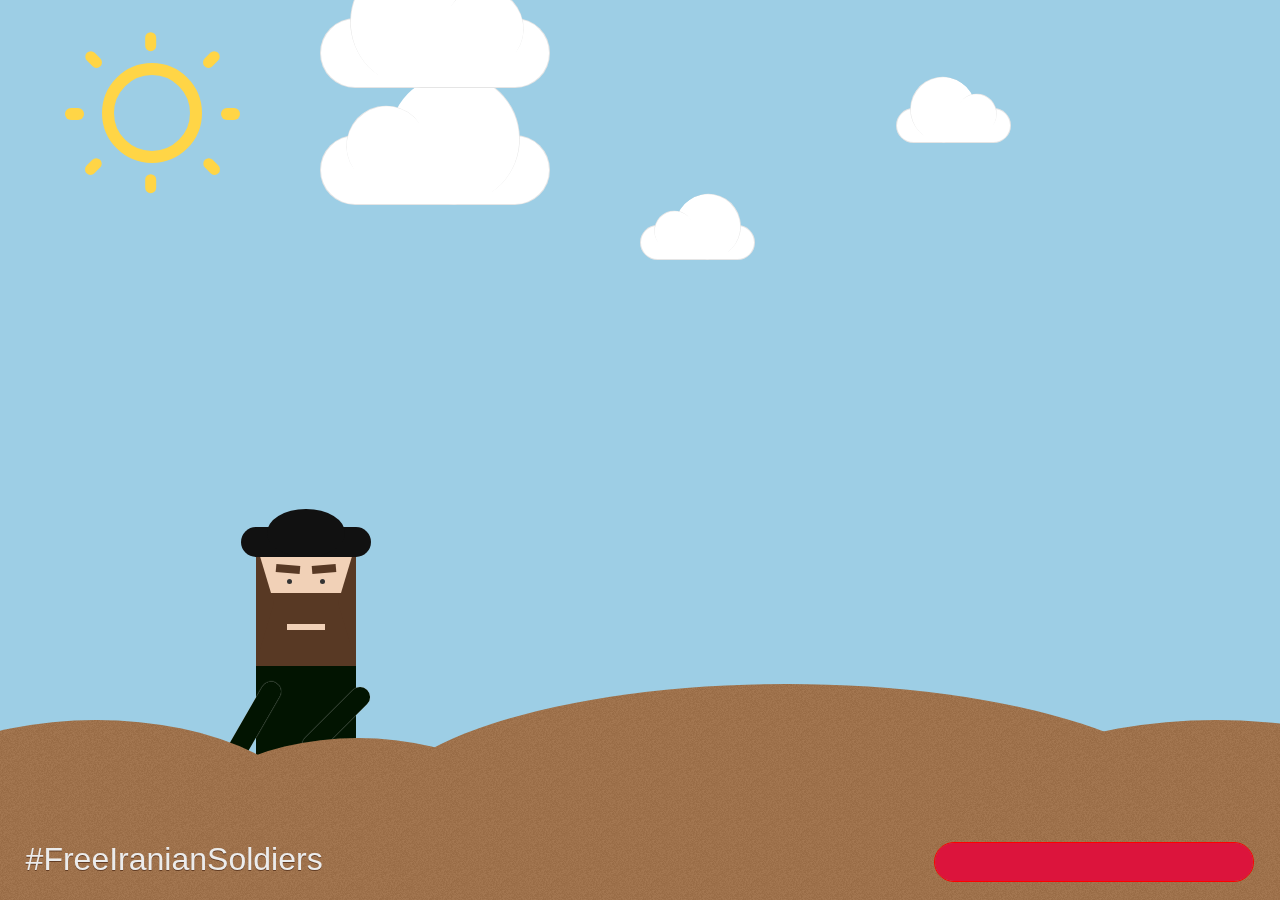
==== freeiraniansoldiers/index.html @ e7d4d3e8 "first commit" ====
<!doctype html>
<html>
	<head>
		<meta charset="utf-8">
		<title> Test </title>
		<style>
			@keyframes ray {
				0%,100% {
					-moz-transform:scale(1);
					-webkit-transform:scale(1);
					transform:scale(1);
				}
				50% {
					-moz-transform:scale(1.5);
					-webkit-transform:scale(1.5);
					transform:scale(1.5);
				}
			}
			@keyframes sun {
				from {
					-moz-transform:rotate(0);
					-webkit-transform:rotate(0);
					transform:rotate(0);
				}
				to {
					-moz-transform:rotate(360deg);
					-webkit-transform:rotate(360deg);
					transform:rotate(360deg);
				}
			}
			@keyframes cloud {
				from {
					left:-50%;
				}
				to {
					left:100%;
				}
			}
			html,body {
				margin:0;
				padding:0;
				background:#9dcee5;
				width:100%;
				height:100%;
			}
			* {
				-moz-box-sizing:border-box;
				-webkit-box-sizing:border-box;
				box-sizing:border-box;
			}
			.left {
				float:left;
				left:0;
			}
			.right {
				float:right;
				right:0;
			}
			#game {
				position:relative;
				width:100%;
				height:100%;
				overflow:hidden;
			}
				.hill,#sun,.ray,.cloud,#target,#head,#hat,#shawl,.hand,.lip,#progress { position:absolute; }
				#link {
					position:fixed;
					bottom:2%;
					left:2%;
					z-index:9999;
					text-decoration:none;
					color:#ececec;
					text-shadow:0 1px 0 #623c23;
					font:32px 'Open Sans',sans-serif;
					padding-bottom:2px;
					border-bottom:2px solid transparent;
				}
				#link:hover { border-bottom:2px solid #fff; }
				.hill {
					background:url([data-uri]) #a86d3a;
					border-radius:50%;
					z-index:100;
				}
				.hill.left {
					width:35%;
					height:25%;
					bottom:-5%;
					left:-10%;
				}
				.hill.preleft {
					width:30%;
					height:25%;
					bottom:-7%;
					left:13%;
				}
				.hill.preright {
					width:65%;
					height:30%;
					bottom:-6%;
					right:6%;
				}
				.hill.right {
					width:40%;
					height:25%;
					bottom:-5%;
					right:-15%;
				}
				#progress {
					width:25%;
					height:40px;
					bottom:2%;
					right:2%;
					z-index:9000;
					border:1px solid red;
					border-radius:25px;
				}
					#progress span {
						display:block;
						width:100%;
						height:100%;
						background:#DC143C;
						border-radius:25px;
					}
				#sun {
					width:100px;
					height:100px;
					top:7%;
					left:8%;
					border-radius:50%;
					z-index:100;
					border:12px solid #ffd546;
					-moz-animation:sun 30s linear infinite;
					-webkit-animation:sun 30s linear infinite;
					animation:sun 30s linear infinite;
				}
					.ray {
						width:25%;
						height:15%;
						background:#ffd546;
						border-radius:10px;
					}
					.ray:nth-child(2n) {
						-moz-animation:ray 1s ease infinite;
						-webkit-animation:ray 1s ease infinite;
						animation:ray 1s ease infinite;
					}
					.ray:nth-child(2n+1) {
						-moz-animation:ray 1s ease infinite .5s;
						-webkit-animation:ray 1s ease infinite .5s;
						animation:ray 1s ease infinite .5s;
					}
					.ray.left,.ray.right { top:44%; }
					.ray.left { left:-65%; }
					.ray.topleft,.ray.bottomleft { left:-40%; }
					.ray.topleft,.ray.topright { top:-28%; }
					.ray.topright,.ray.bottomright { right:-40%; }
					.ray.bottomright,.ray.bottomleft { bottom:-28%; }
					.ray.topleft,.ray.bottomright {
						-moz-transform:rotate(45deg);
						-webkit-transform:rotate(45deg);
						transform:rotate(45deg);
					}
					.ray.bottomleft,.ray.topright {
						-moz-transform:rotate(-45deg);
						-webkit-transform:rotate(-45deg);
						transform:rotate(-45deg);
					}
					.ray.top,.ray.bottom {
						left:35%;
						-moz-transform:rotate(90deg);
						-webkit-transform:rotate(90deg);
						transform:rotate(90deg);
					}
					.ray.top { top:-51%; }
					.ray.right { right:-65%; }
					.ray.bottom { bottom:-51%; }
				.cloud {
					width:230px;
					height:70px;
					border-radius:35px;
					background:#fff;
					top:15%;
					left:25%;
					border:1px solid rgba(0,0,0,.1);
					transition:all .5s ease;
					animation:cloud 20s ease-in infinite 4s;
				}
				.cloud:after,.cloud:before {
					content:'';
					display:block;
					background:#fff;
					border-radius:100%;
					position:absolute;
					height:80px;
					width:80px;
					top:-30px;
					left:25px;
					z-index:2;
					transform:rotate(55deg);
					border-left:1px solid rgba(0,0,0,.1);
				}
				.cloud:before {
					height:130px;
					width:130px;
					top:-62px;
					left:30%;
					transform:rotate(-35deg);
					border:none;
					border-right:1px solid rgba(0,0,0,.1);
				}
				.cloud.small { 
					width:115px;
					height:35px;
					left:50%;
					top:25%;
					animation:cloud 15s linear infinite 3s;
				}
				.cloud.small.rev {
					left:70%;
					top:12%;
					animation:cloud 18s linear infinite 2s;
				}
				.cloud.rev {
					animation:cloud 22s linear infinite;
					top:2%;
					z-index:110;
				}
				.cloud.small:after {
					width:40px;
					height:40px;
					top:-15px;
					left:12.5px;
				}
				.cloud.small:before {
					width:65px;
					height:65px;
					top:-32px;
					left:30%;
				}
				.cloud.rev {
					-moz-transform:rotateY(180deg);
					-webkit-transform:rotateY(180deg);
					transform:rotateY(180deg);
				}
				#target {
					bottom:15%;
					width:100px;
					left:20%;
					height:220px;
					background:#021401;
					z-index:99;
					transition:bottom .5s ease;
				}
					#head {
						padding:20%;
						width:100%;
						height:55%;
						background:#f1d1b7;
					}
						#hat {
							width:130%;
							left:-15%;
							top:-15%;
							z-index:55;
							background:#111;
							height:25%;
							border-radius:25px;
						}
						#hat:before {
							content:'';
							position:absolute;
							top:-60%;
							left:20%;
							background:#111;
							width:60%;
							border-radius:50%;
							height:160%;
						}
						.eyebrows {
							width:40%;
							height:8px;
							background:#583924;
							-moz-transform:rotate(5deg);
							-webkit-transform:rotate(5deg);
							transform:rotate(5deg);
						}
						.eyebrows.right {
							-moz-transform:rotate(-5deg);
							-webkit-transform:rotate(-5deg);
							transform:rotate(-5deg);
						}
						.eye {
							margin:10% 18%;
							width:5px;
							height:5px;
							border-radius:50%;
							background:#333;
						}
						.lip {
							width:38%;
							height:5%;
							background:#f1d1b7;
							bottom:30%;
							left:31%;
						}
						#shawl {
							bottom:0;
							width:100%;
							background:#583924;
							height:60%;
							left:0;
						}
						#shawl:before,#shawl:after {
							content:'';
							position:absolute;
							left:0;
							top:-70%;
							border:60px solid transparent;
							border-left:18px solid #583924;
						}
						#shawl:after {
							border-left:50px solid transparent;
							border-right:18px solid #583924;
							left:initial;
							right:0;
						}
					.hand {
						width:20%;
						height:40%;
						-moz-transform:rotate(45deg);
						-webkit-transform:rotate(45deg);
						transform:rotate(45deg);
						background:#021401;
						border-radius:25px;
						bottom:0;
						right:10%;
						box-shadow:0 0 1px #bbb;
					}
					.hand.left {
						-moz-transform:rotate(30deg);
						-webkit-transform:rotate(30deg);
						transform:rotate(30deg);
						left:-12%;
						z-index:50;
					}
		</style>
	</head>
	<body>
		<div id="game">
			<div id="sun">
				<div class="ray left"></div>
				<div class="ray topleft"></div>
				<div class="ray top"></div>
				<div class="ray topright"></div>
				<div class="ray right"></div>
				<div class="ray bottomright"></div>
				<div class="ray bottom"></div>
				<div class="ray bottomleft"></div>
			</div>
			<div class="cloud"></div>
			<div class="cloud small"></div>
			<div class="cloud small rev"></div>
			<div class="cloud rev"></div>
			<div id="target">
				<div id="head">
					<div id="hat"></div>
					<div id="face">
						<div class="eyebrows left"></div>
						<div class="eyebrows right"></div>
						<div class="eye left"></div>
						<div class="eye right"></div>
					</div>
					<div id="shawl"></div>
					<div class="lip"></div>
				</div>
				<div class="hand left"></div>
				<div class="hand right"></div>
			</div>
			<div id="hill">
				<a id="link" href="https://twitter.com/search?q=%23FreeIranianSoldiers&src=hash">#FreeIranianSoldiers</a>
				<div class="hill left"></div>
				<div class="hill preleft"></div>
				<div class="hill preright"></div>
				<div class="hill right"></div>
				<div id="progress"><span></span></div>
			</div>
		</div>
		<script>
			(function(){
				var d=document,
					target=d.getElementById('target'),
					pos=Math.random()*90,
					s=target.style,
					life=5,
					progress=d.getElementById('progress').getElementsByTagName('span')[0],
					shoot=function(){
						--life;
						progressBar(life);
						if(!life)
							finish();
					},
					progressBar=function(life){
						progress.style.width=Number(life*20)+'%';
					},
					come=function(){
						pos=Math.random()*90;
						s.bottom='15%';
						s.left=pos+'%';
						id=setTimeout(go,1500);
					},
					go=function(){
						s.bottom='-50%';
						id=setTimeout(come,750);
					}
					id=setTimeout(function(){
						come();
					},1000);
					target.addEventListener('click',shoot,0);
					
			})()
		</script>
	</body>
</html>
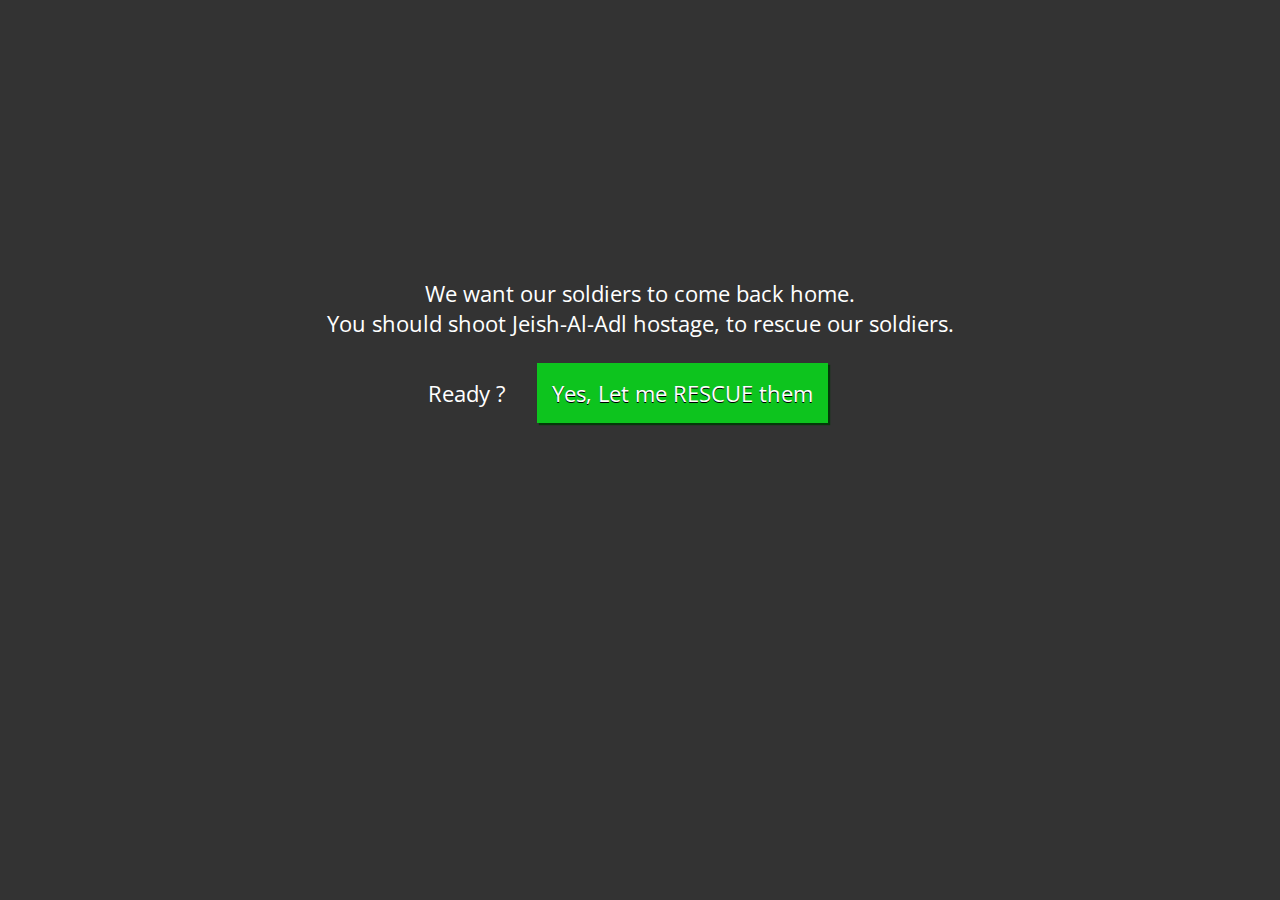
==== commit a1042ea3: "Initial Upload" ====
--- a/freeiraniansoldiers/index.html
+++ b/freeiraniansoldiers/index.html
@@ -2,350 +2,41 @@
 <html>
 	<head>
 		<meta charset="utf-8">
-		<title> Test </title>
-		<style>
-			@keyframes ray {
-				0%,100% {
-					-moz-transform:scale(1);
-					-webkit-transform:scale(1);
-					transform:scale(1);
-				}
-				50% {
-					-moz-transform:scale(1.5);
-					-webkit-transform:scale(1.5);
-					transform:scale(1.5);
-				}
-			}
-			@keyframes sun {
-				from {
-					-moz-transform:rotate(0);
-					-webkit-transform:rotate(0);
-					transform:rotate(0);
-				}
-				to {
-					-moz-transform:rotate(360deg);
-					-webkit-transform:rotate(360deg);
-					transform:rotate(360deg);
-				}
-			}
-			@keyframes cloud {
-				from {
-					left:-50%;
-				}
-				to {
-					left:100%;
-				}
-			}
-			html,body {
-				margin:0;
-				padding:0;
-				background:#9dcee5;
-				width:100%;
-				height:100%;
-			}
-			* {
-				-moz-box-sizing:border-box;
-				-webkit-box-sizing:border-box;
-				box-sizing:border-box;
-			}
-			.left {
-				float:left;
-				left:0;
-			}
-			.right {
-				float:right;
-				right:0;
-			}
-			#game {
-				position:relative;
-				width:100%;
-				height:100%;
-				overflow:hidden;
-			}
-				.hill,#sun,.ray,.cloud,#target,#head,#hat,#shawl,.hand,.lip,#progress { position:absolute; }
-				#link {
-					position:fixed;
-					bottom:2%;
-					left:2%;
-					z-index:9999;
-					text-decoration:none;
-					color:#ececec;
-					text-shadow:0 1px 0 #623c23;
-					font:32px 'Open Sans',sans-serif;
-					padding-bottom:2px;
-					border-bottom:2px solid transparent;
-				}
-				#link:hover { border-bottom:2px solid #fff; }
-				.hill {
-					background:url([data-uri]) #a86d3a;
-					border-radius:50%;
-					z-index:100;
-				}
-				.hill.left {
-					width:35%;
-					height:25%;
-					bottom:-5%;
-					left:-10%;
-				}
-				.hill.preleft {
-					width:30%;
-					height:25%;
-					bottom:-7%;
-					left:13%;
-				}
-				.hill.preright {
-					width:65%;
-					height:30%;
-					bottom:-6%;
-					right:6%;
-				}
-				.hill.right {
-					width:40%;
-					height:25%;
-					bottom:-5%;
-					right:-15%;
-				}
-				#progress {
-					width:25%;
-					height:40px;
-					bottom:2%;
-					right:2%;
-					z-index:9000;
-					border:1px solid red;
-					border-radius:25px;
-				}
-					#progress span {
-						display:block;
-						width:100%;
-						height:100%;
-						background:#DC143C;
-						border-radius:25px;
-					}
-				#sun {
-					width:100px;
-					height:100px;
-					top:7%;
-					left:8%;
-					border-radius:50%;
-					z-index:100;
-					border:12px solid #ffd546;
-					-moz-animation:sun 30s linear infinite;
-					-webkit-animation:sun 30s linear infinite;
-					animation:sun 30s linear infinite;
-				}
-					.ray {
-						width:25%;
-						height:15%;
-						background:#ffd546;
-						border-radius:10px;
-					}
-					.ray:nth-child(2n) {
-						-moz-animation:ray 1s ease infinite;
-						-webkit-animation:ray 1s ease infinite;
-						animation:ray 1s ease infinite;
-					}
-					.ray:nth-child(2n+1) {
-						-moz-animation:ray 1s ease infinite .5s;
-						-webkit-animation:ray 1s ease infinite .5s;
-						animation:ray 1s ease infinite .5s;
-					}
-					.ray.left,.ray.right { top:44%; }
-					.ray.left { left:-65%; }
-					.ray.topleft,.ray.bottomleft { left:-40%; }
-					.ray.topleft,.ray.topright { top:-28%; }
-					.ray.topright,.ray.bottomright { right:-40%; }
-					.ray.bottomright,.ray.bottomleft { bottom:-28%; }
-					.ray.topleft,.ray.bottomright {
-						-moz-transform:rotate(45deg);
-						-webkit-transform:rotate(45deg);
-						transform:rotate(45deg);
-					}
-					.ray.bottomleft,.ray.topright {
-						-moz-transform:rotate(-45deg);
-						-webkit-transform:rotate(-45deg);
-						transform:rotate(-45deg);
-					}
-					.ray.top,.ray.bottom {
-						left:35%;
-						-moz-transform:rotate(90deg);
-						-webkit-transform:rotate(90deg);
-						transform:rotate(90deg);
-					}
-					.ray.top { top:-51%; }
-					.ray.right { right:-65%; }
-					.ray.bottom { bottom:-51%; }
-				.cloud {
-					width:230px;
-					height:70px;
-					border-radius:35px;
-					background:#fff;
-					top:15%;
-					left:25%;
-					border:1px solid rgba(0,0,0,.1);
-					transition:all .5s ease;
-					animation:cloud 20s ease-in infinite 4s;
-				}
-				.cloud:after,.cloud:before {
-					content:'';
-					display:block;
-					background:#fff;
-					border-radius:100%;
-					position:absolute;
-					height:80px;
-					width:80px;
-					top:-30px;
-					left:25px;
-					z-index:2;
-					transform:rotate(55deg);
-					border-left:1px solid rgba(0,0,0,.1);
-				}
-				.cloud:before {
-					height:130px;
-					width:130px;
-					top:-62px;
-					left:30%;
-					transform:rotate(-35deg);
-					border:none;
-					border-right:1px solid rgba(0,0,0,.1);
-				}
-				.cloud.small { 
-					width:115px;
-					height:35px;
-					left:50%;
-					top:25%;
-					animation:cloud 15s linear infinite 3s;
-				}
-				.cloud.small.rev {
-					left:70%;
-					top:12%;
-					animation:cloud 18s linear infinite 2s;
-				}
-				.cloud.rev {
-					animation:cloud 22s linear infinite;
-					top:2%;
-					z-index:110;
-				}
-				.cloud.small:after {
-					width:40px;
-					height:40px;
-					top:-15px;
-					left:12.5px;
-				}
-				.cloud.small:before {
-					width:65px;
-					height:65px;
-					top:-32px;
-					left:30%;
-				}
-				.cloud.rev {
-					-moz-transform:rotateY(180deg);
-					-webkit-transform:rotateY(180deg);
-					transform:rotateY(180deg);
-				}
-				#target {
-					bottom:15%;
-					width:100px;
-					left:20%;
-					height:220px;
-					background:#021401;
-					z-index:99;
-					transition:bottom .5s ease;
-				}
-					#head {
-						padding:20%;
-						width:100%;
-						height:55%;
-						background:#f1d1b7;
-					}
-						#hat {
-							width:130%;
-							left:-15%;
-							top:-15%;
-							z-index:55;
-							background:#111;
-							height:25%;
-							border-radius:25px;
-						}
-						#hat:before {
-							content:'';
-							position:absolute;
-							top:-60%;
-							left:20%;
-							background:#111;
-							width:60%;
-							border-radius:50%;
-							height:160%;
-						}
-						.eyebrows {
-							width:40%;
-							height:8px;
-							background:#583924;
-							-moz-transform:rotate(5deg);
-							-webkit-transform:rotate(5deg);
-							transform:rotate(5deg);
-						}
-						.eyebrows.right {
-							-moz-transform:rotate(-5deg);
-							-webkit-transform:rotate(-5deg);
-							transform:rotate(-5deg);
-						}
-						.eye {
-							margin:10% 18%;
-							width:5px;
-							height:5px;
-							border-radius:50%;
-							background:#333;
-						}
-						.lip {
-							width:38%;
-							height:5%;
-							background:#f1d1b7;
-							bottom:30%;
-							left:31%;
-						}
-						#shawl {
-							bottom:0;
-							width:100%;
-							background:#583924;
-							height:60%;
-							left:0;
-						}
-						#shawl:before,#shawl:after {
-							content:'';
-							position:absolute;
-							left:0;
-							top:-70%;
-							border:60px solid transparent;
-							border-left:18px solid #583924;
-						}
-						#shawl:after {
-							border-left:50px solid transparent;
-							border-right:18px solid #583924;
-							left:initial;
-							right:0;
-						}
-					.hand {
-						width:20%;
-						height:40%;
-						-moz-transform:rotate(45deg);
-						-webkit-transform:rotate(45deg);
-						transform:rotate(45deg);
-						background:#021401;
-						border-radius:25px;
-						bottom:0;
-						right:10%;
-						box-shadow:0 0 1px #bbb;
-					}
-					.hand.left {
-						-moz-transform:rotate(30deg);
-						-webkit-transform:rotate(30deg);
-						transform:rotate(30deg);
-						left:-12%;
-						z-index:50;
-					}
-		</style>
+		<title> FreeIranianSoldiers - Game </title>
+		<link rel="stylesheet" href="style.css" />
+		<meta name="description" content="We just want our soldiers to come back home; We want them to hug their family again :(" />
+		<script>
+			(function(i,s,o,g,r,a,m){i['GoogleAnalyticsObject']=r;i[r]=i[r]||function(){
+			(i[r].q=i[r].q||[]).push(arguments)},i[r].l=1*new Date();a=s.createElement(o),
+			m=s.getElementsByTagName(o)[0];a.async=1;a.src=g;m.parentNode.insertBefore(a,m)
+			})(window,document,'script','//www.google-analytics.com/analytics.js','ga');
+			ga('create', 'UA-48011132-1', 'mrreiha.github.io');
+			ga('send', 'pageview');
+		</script>
 	</head>
 	<body>
+		<div id="curtain">
+			<p>
+				We want our soldiers to come back home.<br/>
+				You should shoot Jeish-Al-Adl hostage, to rescue our soldiers.<br/>
+				Ready ?
+				<a id="ready" href="#">Yes, Let me RESCUE them</a>
+			</p>
+		</div>
+		<div id="finalMessage">
+			<div id="message">
+				<img src="soldiers.jpg" alt="Free Iranian Soldiers" />
+				<p>
+					This was a symbolic game, to inform you what happend...<br/>
+					For more information, check <a href="http://www.business-standard.com/article/news-ians/sunni-rebels-kidnap-five-iranian-guards-114020900661_1.html" title="Sunni rebels kidnap five Iranian guards">Sunni rebels kidnap five Iranian guards</a>. 
+					We need your help; Please share this game:
+				</p>
+				<a id="fb" href="http://www.facebook.com/sharer/sharer.php?u=http://mrReiha.github.io/freeiraniansoldiers" title="Share on Facebook" >Share on Facebook</a>
+				<a id="tw" href="http://twitter.com/home?status=A%20css-based%20game%20to%20rescue%20iranian%20soldiers%0Ahttp://mrReiha.github.io/freeiraniansoldiers%0A%23FreeIranianSoldiers" title="Share on Twitter" >Share on Twitter</a>
+				<a id="gp" href="https://plus.google.com/share?url=http://mrReiha.github.io/freeiraniansoldiers" title="Share on Google+" >Share on Google+</a>
+				<a id="em" href="mailto:?subject=FreeIranianSoldiers - Let the World knows about this&amp;body=5 iranian soldiers need us" title="Share by Email">Share by your Email</a>
+			</div>
+		</div>
 		<div id="game">
 			<div id="sun">
 				<div class="ray left"></div>
@@ -358,6 +49,9 @@
 				<div class="ray bottomleft"></div>
 			</div>
 			<div class="cloud"></div>
+			<div class="cloud new"></div>
+			<div class="cloud one small"></div>
+			<div class="cloud another rev"></div>
 			<div class="cloud small"></div>
 			<div class="cloud small rev"></div>
 			<div class="cloud rev"></div>
@@ -385,39 +79,6 @@
 				<div id="progress"><span></span></div>
 			</div>
 		</div>
-		<script>
-			(function(){
-				var d=document,
-					target=d.getElementById('target'),
-					pos=Math.random()*90,
-					s=target.style,
-					life=5,
-					progress=d.getElementById('progress').getElementsByTagName('span')[0],
-					shoot=function(){
-						--life;
-						progressBar(life);
-						if(!life)
-							finish();
-					},
-					progressBar=function(life){
-						progress.style.width=Number(life*20)+'%';
-					},
-					come=function(){
-						pos=Math.random()*90;
-						s.bottom='15%';
-						s.left=pos+'%';
-						id=setTimeout(go,1500);
-					},
-					go=function(){
-						s.bottom='-50%';
-						id=setTimeout(come,750);
-					}
-					id=setTimeout(function(){
-						come();
-					},1000);
-					target.addEventListener('click',shoot,0);
-					
-			})()
-		</script>
+		<script src='script.js'></script>
 	</body>
 </html>--- a/freeiraniansoldiers/style.css
+++ b/freeiraniansoldiers/style.css
@@ -0,0 +1,7 @@
+/*
+####### mrReiha is here !
+####### #FreeIranianSoldiers - A css-based game
+####### UI by : Mr.JCR ( Javad Chitgar Rahimi )
+####### Just Share
+*/
+@import url(http://fonts.googleapis.com/css?family=Open+Sans:300);@keyframes ray{0%,100%{-moz-transform:scale(1);-webkit-transform:scale(1);transform:scale(1)}50%{-moz-transform:scale(1.5);-webkit-transform:scale(1.5);transform:scale(1.5)}}@-webkit-keyframes ray{0%,100%{-moz-transform:scale(1);-webkit-transform:scale(1);transform:scale(1)}50%{-moz-transform:scale(1.5);-webkit-transform:scale(1.5);transform:scale(1.5)}}@-moz-keyframes ray{0%,100%{-moz-transform:scale(1);-webkit-transform:scale(1);transform:scale(1)}50%{-moz-transform:scale(1.5);-webkit-transform:scale(1.5);transform:scale(1.5)}}@keyframes ray45{0%,100%{-moz-transform:rotate(45deg) scale(1);-webkit-transform:rotate(45deg) scale(1);transform:rotate(45deg) scale(1)}50%{-moz-transform:rotate(45deg) scale(1.5);-webkit-transform:rotate(45deg) scale(1.5);transform:rotate(45deg) scale(1.5)}}@-moz-keyframes ray45{0%,100%{-moz-transform:rotate(45deg) scale(1);-webkit-transform:rotate(45deg) scale(1);transform:rotate(45deg) scale(1)}50%{-moz-transform:rotate(45deg) scale(1.5);-webkit-transform:rotate(45deg) scale(1.5);transform:rotate(45deg) scale(1.5)}}@-webkit-keyframes ray45{0%,100%{-moz-transform:rotate(45deg) scale(1);-webkit-transform:rotate(45deg) scale(1);transform:rotate(45deg) scale(1)}50%{-moz-transform:rotate(45deg) scale(1.5);-webkit-transform:rotate(45deg) scale(1.5);transform:rotate(45deg) scale(1.5)}}@keyframes ray45rev{0%,100%{-moz-transform:rotate(-45deg) scale(1);-webkit-transform:rotate(-45deg) scale(1);transform:rotate(-45deg) scale(1)}50%{-moz-transform:rotate(-45deg) scale(1.5);-webkit-transform:rotate(-45deg) scale(1.5);transform:rotate(-45deg) scale(1.5)}}@-moz-keyframes ray45rev{0%,100%{-moz-transform:rotate(-45deg) scale(1);-webkit-transform:rotate(-45deg) scale(1);transform:rotate(-45deg) scale(1)}50%{-moz-transform:rotate(-45deg) scale(1.5);-webkit-transform:rotate(-45deg) scale(1.5);transform:rotate(-45deg) scale(1.5)}}@-webkit-keyframes ray45rev{0%,100%{-moz-transform:rotate(-45deg) scale(1);-webkit-transform:rotate(-45deg) scale(1);transform:rotate(-45deg) scale(1)}50%{-moz-transform:rotate(-45deg) scale(1.5);-webkit-transform:rotate(-45deg) scale(1.5);transform:rotate(-45deg) scale(1.5)}}@keyframes ray90{0%,100%{-moz-transform:rotate(90deg) scale(1);-webkit-transform:rotate(90deg) scale(1);transform:rotate(90deg) scale(1)}50%{-moz-transform:rotate(90deg) scale(1.5);-webkit-transform:rotate(90deg) scale(1.5);transform:rotate(90deg) scale(1.5)}}@-moz-keyframes ray90{0%,100%{-moz-transform:rotate(90deg) scale(1);-webkit-transform:rotate(90deg) scale(1);transform:rotate(90deg) scale(1)}50%{-moz-transform:rotate(90deg) scale(1.5);-webkit-transform:rotate(90deg) scale(1.5);transform:rotate(90deg) scale(1.5)}}@-webkit-keyframes ray90{0%,100%{-moz-transform:rotate(90deg) scale(1);-webkit-transform:rotate(90deg) scale(1);transform:rotate(90deg) scale(1)}50%{-moz-transform:rotate(90deg) scale(1.5);-webkit-transform:rotate(90deg) scale(1.5);transform:rotate(90deg) scale(1.5)}}@keyframes sun{from{-moz-transform:rotate(0);-webkit-transform:rotate(0);transform:rotate(0)}to{-moz-transform:rotate(360deg);-webkit-transform:rotate(360deg);transform:rotate(360deg)}}@-moz-keyframes sun{from{-moz-transform:rotate(0);-webkit-transform:rotate(0);transform:rotate(0)}to{-moz-transform:rotate(360deg);-webkit-transform:rotate(360deg);transform:rotate(360deg)}}@-webkit-keyframes sun{from{-moz-transform:rotate(0);-webkit-transform:rotate(0);transform:rotate(0)}to{-moz-transform:rotate(360deg);-webkit-transform:rotate(360deg);transform:rotate(360deg)}}@keyframes cloud{from{left:-20%}to{left:100%}}@-moz-keyframes cloud{from{left:-20%}to{left:100%}}@-webkit-keyframes cloud{from{left:-20%}to{left:100%}}body,html{margin:0;padding:0;background:#9dcee5;width:100%;height:100%}*,:after,:before{-moz-box-sizing:border-box;-webkit-box-sizing:border-box;box-sizing:border-box;-moz-user-select:none;-webkit-user-select:none;user-select:none}.left{float:left;left:0}.right{float:right;right:0}.fadeout{opacity:0}.fadein,.fadeout{-moz-transition:opacity 1.2s ease;-webkit-transition:opacity 1.2s ease;transition:opacity 1.2s ease}#finalMessage.fadein,.fadein{opacity:1}#curtain{position:fixed;top:0;left:0;bottom:0;right:0;background:#333;z-index:999;padding:20%;text-align:center;color:#fff;font:22px 'open sans',sans-serif}#curtain a{display:inline-block;background:#0dc41e;padding:15px;box-shadow:2px 2px 1px #043909;margin:25px;color:#fff;text-decoration:none;text-shadow:0 1px 0 #000}#finalMessage{display:none;opacity:0;background:rgba(0,0,0,.8);bottom:0;top:0;z-index:9999;left:0;right:0}#message{background:#fff;border-radius:7px;box-shadow:0 0 5px #000;width:550px;margin:auto;margin-top:5%;padding:15px;font:15px 'open sans',sans-serif}#message>a{padding:5px 10px;color:#fff;text-shadow:0 1px 0 #000;text-decoration:none;margin:1px;display:inline-block;width:24%;text-align:center}#message #fb{background:#3B5998}#message #tw{background:#00A0D1}#message #gp{background:#C63D2D}#message #em{background:#666}#game{position:relative;width:100%;height:100%;overflow:hidden;cursor:url(cur.png) 24 24,auto}#finalMessage,#hat,#head,#progress,#shawl,#sun,#target,.cloud,.hand,.hill,.lip,.ray{position:absolute}#link{position:fixed;bottom:2%;left:2%;z-index:250;text-decoration:none;color:#ececec;text-shadow:0 1px 0 #623c23;font:25px 'Open Sans',sans-serif;padding-bottom:2px;border-bottom:2px solid transparent}#link:hover{border-bottom:2px solid #fff}.hill{background:url([data-uri]) #a86d3a;border-radius:50%;z-index:100}.hill.left{width:35%;height:25%;bottom:-5%;left:-10%}.hill.preleft{width:30%;height:25%;bottom:-7%;left:13%}.hill.preright{width:65%;height:30%;bottom:-6%;right:6%}.hill.right{width:40%;height:25%;bottom:-5%;right:-15%}#progress{width:18%;height:25px;bottom:2%;right:2%;z-index:250;border:1px solid red;border-radius:15px}#progress span{display:block;width:100%;height:100%;background:#DC143C;border-radius:25px}#sun{width:100px;height:100px;top:7%;left:8%;border-radius:50%;z-index:100;border:12px solid #ffd546;-moz-animation:sun 30s linear infinite;-webkit-animation:sun 30s linear infinite;animation:sun 30s linear infinite}.ray{width:25%;height:15%;background:#ffd546;border-radius:10px}.ray.left,.ray.right{top:44%;-moz-animation:ray 1s ease infinite;-webkit-animation:ray 1s ease infinite;animation:ray 1s ease infinite}.ray.left{left:-65%}.ray.bottomleft,.ray.topleft{left:-40%}.ray.topleft,.ray.topright{top:-28%}.ray.bottomright,.ray.topright{right:-40%}.ray.bottomleft,.ray.bottomright{bottom:-28%}.ray.bottomright,.ray.topleft{-moz-animation:ray45 1s ease infinite .5s;-webkit-animation:ray45 1s ease infinite .5s;animation:ray45 1s ease infinite .5s}.ray.bottomleft,.ray.topright{-moz-animation:ray45rev 1s ease infinite .5s;-webkit-animation:ray45rev 1s ease infinite .5s;animation:ray45rev 1s ease infinite .5s}.ray.bottom,.ray.top{left:35%;-moz-animation:ray90 1s ease infinite;-webkit-animation:ray90 1s ease infinite;animation:ray90 1s ease infinite}.ray.top{top:-51%}.ray.right{right:-65%}.ray.bottom{bottom:-51%}.cloud{width:230px;height:70px;border-radius:35px;background:#fff;top:30%;left:40%;border:1px solid rgba(0,0,0,.1);-webkit-transition:all .5s ease;-moz-transition:all .5s ease;transition:all .5s ease;-moz-animation:cloud 35s ease-in infinite -3s;-webkit-animation:cloud 35s ease-in infinite -3s;animation:cloud 35s ease-in infinite -3s}.cloud:after,.cloud:before{content:'';display:block;background:#fff;border-radius:100%;position:absolute;height:80px;width:80px;top:-30px;left:25px;z-index:2;-moz-transform:rotate(55deg);-webkit-transform:rotate(55deg);transform:rotate(55deg);border-left:1px solid rgba(0,0,0,.1)}.cloud:before{height:130px;width:130px;top:-62px;left:30%;-moz-transform:rotate(-35deg);-webkit-transform:rotate(-35deg);transform:rotate(-35deg);border:0;border-right:1px solid rgba(0,0,0,.1)}.cloud.small{width:115px;height:35px;left:60%;top:15%;-moz-animation:cloud 30s ease-in infinite -9s;-webkit-animation:cloud 30s ease-in infinite -9s;animation:cloud 30s ease-in infinite -9s}div.cloud.small.rev{left:70%;top:5%;-moz-animation:cloud 32s ease-in infinite -6;-webkit-animation:cloud 32s ease-in infinite -6s;animation:cloud 32s ease-in infinite -6s}.cloud.small:after{width:40px;height:40px;top:-15px;left:12.5px}.cloud.small:before{width:65px;height:65px;top:-32px;left:30%}.cloud.new{top:8%;left:80%;-moz-animation:cloud 45s ease-in infinite -12s;-webkit-animation:cloud 45s ease-in infinite -12s;animation:cloud 45s ease-in infinite -12s}.cloud.one{top:39%;left:5%;-moz-animation:cloud 36s ease-in infinite -17s;-webkit-animation:cloud 36s ease-in infinite -17s;animation:cloud 36s ease-in infinite -17s}div.cloud.another{top:5%;left:2%;animation:cloud 40s ease-in infinite -11s}.cloud.rev{top:15%;left:20%;-moz-transform:rotateY(180deg);-webkit-transform:rotateY(180deg);transform:rotateY(180deg);-moz-animation:cloud 36s ease-in infinite 4s;-webkit-animation:cloud 36s ease-in infinite 4s;animation:cloud 36s ease-in infinite 4s;z-index:110}#target{bottom:15%;width:100px;left:20%;height:220px;background:repeating-linear-gradient(-20deg,#6d7559,#6d7559 35px,rgba(140,149,114,.7) 35px,rgba(140,149,114,.7) 50px) #6d7559;z-index:99;-moz-transition:bottom .5s ease;-webkit-transition:bottom .5s ease;transition:bottom .5s ease}#head{padding:20%;width:100%;height:55%;background:#f1d1b7}#hat{width:130%;left:-15%;top:-15%;z-index:55;background:#6d7559;height:25%;border-radius:25px}#hat:before{content:'';position:absolute;top:-60%;left:20%;background:repeating-linear-gradient(-6deg,#6d7559,#6d7559 42px,rgba(140,149,114,.7) 42px,rgba(140,149,114,.7) 50px) 0 13px #6d7559;width:60%;border-radius:50%;height:160%}.eyebrows{width:40%;height:8px;background:#583924;-moz-transform:rotate(5deg);-webkit-transform:rotate(5deg);transform:rotate(5deg)}.eyebrows.right{-moz-transform:rotate(-5deg);-webkit-transform:rotate(-5deg);transform:rotate(-5deg)}.eye{margin:10% 18%;width:5px;height:5px;border-radius:50%;background:#333}.lip{width:38%;height:5%;background:#f1d1b7;bottom:30%;left:31%}#shawl{bottom:0;width:100%;background:#583924;height:60%;left:0}#shawl:after,#shawl:before{content:'';position:absolute;left:0;top:-70%;border:60px solid transparent;border-left:18px solid #583924}#shawl:after{border-left:50px solid transparent;border-right:18px solid #583924;left:initial;right:0}.hand{width:20%;height:40%;-moz-transform:rotate(45deg);-webkit-transform:rotate(45deg);transform:rotate(45deg);background:#6d7559;border-radius:25px;bottom:0;right:10%;box-shadow:0 0 1px #2d482b}.hand.left{-moz-transform:rotate(30deg);-webkit-transform:rotate(30deg);transform:rotate(30deg);left:-12%;z-index:50}